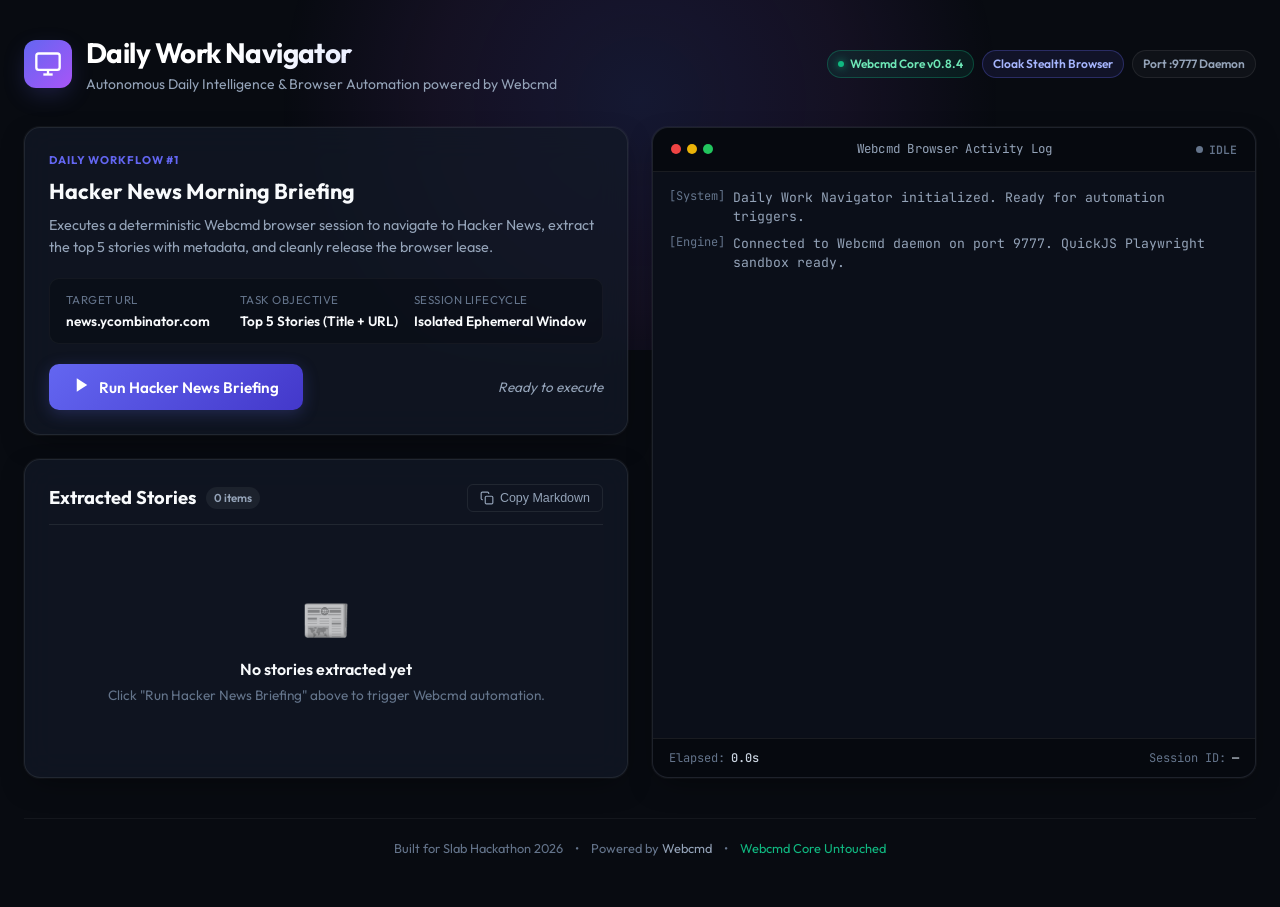
==== hackathon-app/public/index.html @ c5531d6b "feat: add Daily Work Navigator MVP" ====
<!DOCTYPE html>
<html lang="en">
<head>
  <meta charset="UTF-8" />
  <meta name="viewport" content="width=device-width, initial-scale=1.0" />
  <title>Daily Work Navigator — Webcmd Browser Automation</title>
  <meta name="description" content="Autonomous Daily Work Automation Agent powered by Webcmd browser engine." />
  <link rel="preconnect" href="https://fonts.googleapis.com" />
  <link rel="preconnect" href="https://fonts.gstatic.com" crossorigin />
  <link href="https://fonts.googleapis.com/css2?family=Outfit:wght@400;500;600;700&family=JetBrains+Mono:wght@400;500&display=swap" rel="stylesheet" />
  <link rel="stylesheet" href="style.css" />
</head>
<body>
  <div class="glow-bg"></div>
  <div class="app-container">
    <!-- Header -->
    <header class="app-header">
      <div class="logo-group">
        <div class="logo-icon">
          <svg width="28" height="28" viewBox="0 0 24 24" fill="none" stroke="currentColor" stroke-width="2">
            <rect x="2" y="3" width="20" height="14" rx="2" ry="2"></rect>
            <line x1="8" y1="21" x2="16" y2="21"></line>
            <line x1="12" y1="17" x2="12" y2="21"></line>
          </svg>
        </div>
        <div>
          <h1 class="app-title">Daily Work Navigator</h1>
          <p class="app-subtitle">Autonomous Daily Intelligence & Browser Automation powered by Webcmd</p>
        </div>
      </div>
      <div class="header-badges">
        <span class="badge badge-pulse"><span class="pulse-dot"></span> Webcmd Core v0.8.4</span>
        <span class="badge badge-accent">Cloak Stealth Browser</span>
        <span class="badge badge-neutral">Port :9777 Daemon</span>
      </div>
    </header>

    <!-- Main Content Grid -->
    <main class="main-grid">
      <!-- Left Column: Task Launcher & Results -->
      <section class="action-column">
        <!-- Task Card -->
        <div class="card task-card">
          <div class="card-header">
            <div class="card-tag">DAILY WORKFLOW #1</div>
            <h2 class="card-title">Hacker News Morning Briefing</h2>
            <p class="card-desc">
              Executes a deterministic Webcmd browser session to navigate to Hacker News, extract the top 5 stories with metadata, and cleanly release the browser lease.
            </p>
          </div>

          <div class="task-details">
            <div class="detail-item">
              <span class="detail-label">Target URL</span>
              <span class="detail-value">news.ycombinator.com</span>
            </div>
            <div class="detail-item">
              <span class="detail-label">Task Objective</span>
              <span class="detail-value">Top 5 Stories (Title + URL)</span>
            </div>
            <div class="detail-item">
              <span class="detail-label">Session Lifecycle</span>
              <span class="detail-value">Isolated Ephemeral Window</span>
            </div>
          </div>

          <div class="action-bar">
            <button id="runTaskBtn" class="btn btn-primary">
              <span class="btn-icon">
                <svg width="18" height="18" viewBox="0 0 24 24" fill="currentColor">
                  <polygon points="5 3 19 12 5 21 5 3"></polygon>
                </svg>
              </span>
              <span id="btnText">Run Hacker News Briefing</span>
              <span class="spinner" id="btnSpinner"></span>
            </button>
            <div class="status-summary" id="statusSummary">
              Ready to execute
            </div>
          </div>
        </div>

        <!-- Results Display -->
        <div class="card results-card" id="resultsCard">
          <div class="results-header">
            <div class="results-title-group">
              <h3 class="results-title">Extracted Stories</h3>
              <span class="results-count-badge" id="resultsCount">0 items</span>
            </div>
            <div class="results-actions">
              <button id="copyMdBtn" class="btn-ghost" title="Copy as Markdown">
                <svg width="14" height="14" viewBox="0 0 24 24" fill="none" stroke="currentColor" stroke-width="2">
                  <rect x="9" y="9" width="13" height="13" rx="2" ry="2"></rect>
                  <path d="M5 15H4a2 2 0 0 1-2-2V4a2 2 0 0 1 2-2h9a2 2 0 0 1 2 2v1"></path>
                </svg>
                Copy Markdown
              </button>
            </div>
          </div>

          <!-- Stories Container -->
          <div class="stories-list" id="storiesList">
            <div class="empty-state">
              <div class="empty-icon">📰</div>
              <p class="empty-title">No stories extracted yet</p>
              <p class="empty-subtitle">Click "Run Hacker News Briefing" above to trigger Webcmd automation.</p>
            </div>
          </div>
        </div>
      </section>

      <!-- Right Column: Live Webcmd Activity Console -->
      <section class="console-column">
        <div class="card terminal-card">
          <div class="terminal-header">
            <div class="terminal-dots">
              <span class="dot dot-red"></span>
              <span class="dot dot-yellow"></span>
              <span class="dot dot-green"></span>
            </div>
            <div class="terminal-title">Webcmd Browser Activity Log</div>
            <div class="terminal-status">
              <span class="status-indicator" id="consoleIndicator"></span>
              <span id="consoleStatusText">IDLE</span>
            </div>
          </div>

          <div class="terminal-body" id="terminalBody">
            <div class="log-entry log-system">
              <span class="log-time">[System]</span>
              <span class="log-msg">Daily Work Navigator initialized. Ready for automation triggers.</span>
            </div>
            <div class="log-entry log-system">
              <span class="log-time">[Engine]</span>
              <span class="log-msg">Connected to Webcmd daemon on port 9777. QuickJS Playwright sandbox ready.</span>
            </div>
          </div>

          <div class="terminal-footer">
            <div class="stat-pill">
              <span class="stat-label">Elapsed:</span>
              <span class="stat-val" id="elapsedVal">0.0s</span>
            </div>
            <div class="stat-pill">
              <span class="stat-label">Session ID:</span>
              <span class="stat-val" id="sessionVal">—</span>
            </div>
          </div>
        </div>
      </section>
    </main>

    <!-- App Footer -->
    <footer class="app-footer">
      <span>Built for Slab Hackathon 2026</span>
      <span>•</span>
      <span>Powered by <a href="https://webcmd.dev" target="_blank" rel="noreferrer">Webcmd</a></span>
      <span>•</span>
      <span class="footer-safe">Webcmd Core Untouched</span>
    </footer>
  </div>

  <script src="app.js"></script>
</body>
</html>
---- hackathon-app/public/style.css ----
:root {
  --bg-dark: #080b11;
  --bg-card: rgba(18, 24, 38, 0.75);
  --bg-card-hover: rgba(26, 34, 52, 0.85);
  --border-subtle: rgba(255, 255, 255, 0.08);
  --border-active: rgba(99, 102, 241, 0.4);
  
  --primary: #6366f1;
  --primary-hover: #4f46e5;
  --primary-glow: rgba(99, 102, 241, 0.25);
  
  --accent-purple: #a855f7;
  --accent-emerald: #10b981;
  --accent-amber: #f59e0b;
  --accent-rose: #f43f5e;
  
  --text-main: #f8fafc;
  --text-muted: #94a3b8;
  --text-faint: #64748b;
  
  --terminal-bg: #0b0f19;
  --font-sans: 'Outfit', -apple-system, BlinkMacSystemFont, sans-serif;
  --font-mono: 'JetBrains Mono', monospace;
  
  --radius-lg: 16px;
  --radius-md: 10px;
  --radius-sm: 6px;
  --shadow-card: 0 10px 30px -10px rgba(0, 0, 0, 0.5), 0 0 1px 1px rgba(255, 255, 255, 0.05);
}

* {
  margin: 0;
  padding: 0;
  box-sizing: border-box;
}

body {
  font-family: var(--font-sans);
  background-color: var(--bg-dark);
  color: var(--text-main);
  min-height: 100vh;
  line-height: 1.5;
  overflow-x: hidden;
  position: relative;
}

/* Ambient Background Glow */
.glow-bg {
  position: fixed;
  top: -150px;
  left: 50%;
  transform: translateX(-50%);
  width: 900px;
  height: 500px;
  background: radial-gradient(circle, rgba(99, 102, 241, 0.15) 0%, rgba(168, 85, 247, 0.08) 40%, transparent 70%);
  pointer-events: none;
  z-index: 0;
}

.app-container {
  max-width: 1360px;
  margin: 0 auto;
  padding: 32px 24px 48px;
  position: relative;
  z-index: 1;
}

/* Header */
.app-header {
  display: flex;
  justify-content: space-between;
  align-items: center;
  margin-bottom: 32px;
  flex-wrap: wrap;
  gap: 16px;
}

.logo-group {
  display: flex;
  align-items: center;
  gap: 14px;
}

.logo-icon {
  width: 48px;
  height: 48px;
  background: linear-gradient(135deg, var(--primary), var(--accent-purple));
  border-radius: 12px;
  display: flex;
  align-items: center;
  justify-content: center;
  color: #fff;
  box-shadow: 0 8px 24px -4px var(--primary-glow);
}

.app-title {
  font-size: 1.75rem;
  font-weight: 700;
  letter-spacing: -0.02em;
  background: linear-gradient(135deg, #ffffff 30%, #c7d2fe 100%);
  -webkit-background-clip: text;
  -webkit-text-fill-color: transparent;
}

.app-subtitle {
  font-size: 0.875rem;
  color: var(--text-muted);
}

.header-badges {
  display: flex;
  gap: 8px;
  flex-wrap: wrap;
}

.badge {
  font-size: 0.75rem;
  font-weight: 600;
  padding: 4px 10px;
  border-radius: 20px;
  display: inline-flex;
  align-items: center;
  gap: 6px;
  border: 1px solid var(--border-subtle);
  background: rgba(255, 255, 255, 0.03);
}

.badge-pulse {
  background: rgba(16, 185, 129, 0.1);
  color: #6ee7b7;
  border-color: rgba(16, 185, 129, 0.3);
}

.pulse-dot {
  width: 6px;
  height: 6px;
  border-radius: 50%;
  background: var(--accent-emerald);
  box-shadow: 0 0 8px var(--accent-emerald);
  animation: pulse 1.5s infinite;
}

.badge-accent {
  background: rgba(99, 102, 241, 0.1);
  color: #a5b4fc;
  border-color: rgba(99, 102, 241, 0.3);
}

.badge-neutral {
  color: var(--text-muted);
}

/* Grid Layout */
.main-grid {
  display: grid;
  grid-template-columns: 1fr 1fr;
  gap: 24px;
}

@media (max-width: 960px) {
  .main-grid {
    grid-template-columns: 1fr;
  }
}

/* Cards Base */
.card {
  background: var(--bg-card);
  backdrop-filter: blur(16px);
  -webkit-backdrop-filter: blur(16px);
  border: 1px solid var(--border-subtle);
  border-radius: var(--radius-lg);
  box-shadow: var(--shadow-card);
  transition: border-color 0.25s ease, box-shadow 0.25s ease;
}

.card:hover {
  border-color: rgba(255, 255, 255, 0.12);
}

/* Task Card */
.task-card {
  padding: 24px;
  margin-bottom: 24px;
}

.card-tag {
  font-size: 0.7rem;
  font-weight: 700;
  letter-spacing: 0.08em;
  color: var(--primary);
  margin-bottom: 6px;
}

.card-title {
  font-size: 1.35rem;
  font-weight: 700;
  margin-bottom: 8px;
}

.card-desc {
  font-size: 0.9rem;
  color: var(--text-muted);
  line-height: 1.5;
  margin-bottom: 20px;
}

.task-details {
  display: grid;
  grid-template-columns: repeat(3, 1fr);
  gap: 12px;
  background: rgba(0, 0, 0, 0.25);
  padding: 12px 16px;
  border-radius: var(--radius-md);
  margin-bottom: 20px;
  border: 1px solid rgba(255, 255, 255, 0.04);
}

.detail-item {
  display: flex;
  flex-direction: column;
  gap: 2px;
}

.detail-label {
  font-size: 0.72rem;
  text-transform: uppercase;
  letter-spacing: 0.04em;
  color: var(--text-faint);
}

.detail-value {
  font-size: 0.85rem;
  font-weight: 600;
  color: var(--text-main);
  white-space: nowrap;
  overflow: hidden;
  text-overflow: ellipsis;
}

/* Action Bar */
.action-bar {
  display: flex;
  align-items: center;
  justify-content: space-between;
  gap: 16px;
  flex-wrap: wrap;
}

.btn {
  font-family: var(--font-sans);
  font-weight: 600;
  font-size: 0.95rem;
  padding: 12px 24px;
  border-radius: var(--radius-md);
  border: none;
  cursor: pointer;
  display: inline-flex;
  align-items: center;
  gap: 8px;
  transition: all 0.2s cubic-bezier(0.16, 1, 0.3, 1);
}

.btn-primary {
  background: linear-gradient(135deg, var(--primary), #4338ca);
  color: #fff;
  box-shadow: 0 4px 16px var(--primary-glow);
}

.btn-primary:hover:not(:disabled) {
  transform: translateY(-1px);
  box-shadow: 0 6px 20px rgba(99, 102, 241, 0.4);
  background: linear-gradient(135deg, #7073f3, var(--primary));
}

.btn-primary:active:not(:disabled) {
  transform: translateY(0);
}

.btn-primary:disabled {
  opacity: 0.65;
  cursor: not-allowed;
  box-shadow: none;
}

.btn-ghost {
  background: transparent;
  color: var(--text-muted);
  border: 1px solid var(--border-subtle);
  padding: 6px 12px;
  font-size: 0.78rem;
  border-radius: var(--radius-sm);
  display: inline-flex;
  align-items: center;
  gap: 6px;
  cursor: pointer;
  transition: all 0.2s;
}

.btn-ghost:hover {
  color: var(--text-main);
  background: rgba(255, 255, 255, 0.05);
  border-color: rgba(255, 255, 255, 0.15);
}

.status-summary {
  font-size: 0.85rem;
  color: var(--text-muted);
  font-style: italic;
}

/* Spinner */
.spinner {
  display: none;
  width: 16px;
  height: 16px;
  border: 2px solid rgba(255, 255, 255, 0.3);
  border-top-color: #fff;
  border-radius: 50%;
  animation: spin 0.7s linear infinite;
}

.btn.running .spinner {
  display: inline-block;
}

.btn.running .btn-icon {
  display: none;
}

/* Results Card */
.results-card {
  padding: 24px;
}

.results-header {
  display: flex;
  justify-content: space-between;
  align-items: center;
  margin-bottom: 16px;
  padding-bottom: 12px;
  border-bottom: 1px solid var(--border-subtle);
}

.results-title-group {
  display: flex;
  align-items: center;
  gap: 10px;
}

.results-title {
  font-size: 1.15rem;
  font-weight: 700;
}

.results-count-badge {
  font-size: 0.72rem;
  padding: 2px 8px;
  border-radius: 12px;
  background: rgba(255, 255, 255, 0.06);
  color: var(--text-muted);
  font-weight: 600;
}

/* Empty State */
.empty-state {
  text-align: center;
  padding: 48px 16px;
  color: var(--text-muted);
}

.empty-icon {
  font-size: 2.5rem;
  margin-bottom: 8px;
  opacity: 0.8;
}

.empty-title {
  font-size: 1rem;
  font-weight: 600;
  color: var(--text-main);
  margin-bottom: 4px;
}

.empty-subtitle {
  font-size: 0.85rem;
  color: var(--text-faint);
}

/* Story Item */
.stories-list {
  display: flex;
  flex-direction: column;
  gap: 12px;
}

.story-item {
  display: flex;
  align-items: flex-start;
  gap: 14px;
  background: rgba(255, 255, 255, 0.02);
  border: 1px solid var(--border-subtle);
  border-radius: var(--radius-md);
  padding: 14px 16px;
  transition: all 0.2s cubic-bezier(0.16, 1, 0.3, 1);
  animation: fadeIn 0.3s ease forwards;
}

.story-item:hover {
  background: var(--bg-card-hover);
  border-color: var(--border-active);
  transform: translateX(3px);
}

.story-rank {
  font-family: var(--font-mono);
  font-weight: 700;
  font-size: 0.95rem;
  color: var(--primary);
  background: rgba(99, 102, 241, 0.1);
  border: 1px solid rgba(99, 102, 241, 0.2);
  width: 32px;
  height: 32px;
  border-radius: 8px;
  display: flex;
  align-items: center;
  justify-content: center;
  flex-shrink: 0;
}

.story-content {
  flex: 1;
  min-width: 0;
}

.story-title-link {
  color: var(--text-main);
  text-decoration: none;
  font-size: 0.95rem;
  font-weight: 600;
  line-height: 1.4;
  display: inline-block;
  margin-bottom: 6px;
  transition: color 0.15s;
}

.story-title-link:hover {
  color: #818cf8;
}

.story-meta {
  display: flex;
  align-items: center;
  gap: 12px;
  flex-wrap: wrap;
  font-size: 0.78rem;
  color: var(--text-muted);
}

.story-domain {
  background: rgba(255, 255, 255, 0.05);
  color: #cbd5e1;
  padding: 1px 7px;
  border-radius: 4px;
  font-size: 0.72rem;
  font-family: var(--font-mono);
}

.story-score {
  color: var(--accent-amber);
  font-weight: 500;
}

.story-author {
  color: var(--text-faint);
}

.story-comments {
  color: #38bdf8;
}

/* Console Column */
.terminal-card {
  height: 100%;
  display: flex;
  flex-direction: column;
  background: var(--terminal-bg);
  border: 1px solid rgba(255, 255, 255, 0.08);
}

.terminal-header {
  display: flex;
  align-items: center;
  justify-content: space-between;
  padding: 12px 18px;
  background: rgba(0, 0, 0, 0.4);
  border-bottom: 1px solid var(--border-subtle);
  border-top-left-radius: var(--radius-lg);
  border-top-right-radius: var(--radius-lg);
}

.terminal-dots {
  display: flex;
  gap: 6px;
}

.dot {
  width: 10px;
  height: 10px;
  border-radius: 50%;
}

.dot-red { background: #ef4444; }
.dot-yellow { background: #eab308; }
.dot-green { background: #22c55e; }

.terminal-title {
  font-family: var(--font-mono);
  font-size: 0.78rem;
  color: var(--text-muted);
  letter-spacing: 0.02em;
}

.terminal-status {
  display: flex;
  align-items: center;
  gap: 6px;
  font-family: var(--font-mono);
  font-size: 0.72rem;
  color: var(--text-faint);
  font-weight: 600;
}

.status-indicator {
  width: 7px;
  height: 7px;
  border-radius: 50%;
  background: var(--text-faint);
}

.status-indicator.active {
  background: var(--accent-emerald);
  box-shadow: 0 0 8px var(--accent-emerald);
  animation: pulse 1s infinite;
}

.terminal-body {
  padding: 16px;
  font-family: var(--font-mono);
  font-size: 0.82rem;
  overflow-y: auto;
  flex: 1;
  min-height: 440px;
  max-height: 580px;
  display: flex;
  flex-direction: column;
  gap: 8px;
}

.log-entry {
  display: flex;
  align-items: flex-start;
  gap: 8px;
  line-height: 1.45;
  animation: fadeIn 0.2s ease-in;
}

.log-time {
  color: var(--text-faint);
  font-size: 0.75rem;
  flex-shrink: 0;
}

.log-msg {
  color: #e2e8f0;
  word-break: break-word;
}

.log-system .log-msg { color: #94a3b8; }
.log-step-start .log-msg { color: #a5b4fc; font-weight: 500; }
.log-step-session_ready .log-msg { color: #38bdf8; }
.log-step-navigating .log-msg { color: #c084fc; }
.log-step-extracting .log-msg { color: #fbbf24; }
.log-step-extracted .log-msg { color: #34d399; font-weight: 600; }
.log-step-done .log-msg { color: #4ade80; font-weight: 700; }
.log-error .log-msg { color: #f87171; font-weight: 600; }

.terminal-footer {
  display: flex;
  justify-content: space-between;
  align-items: center;
  padding: 10px 16px;
  background: rgba(0, 0, 0, 0.4);
  border-top: 1px solid var(--border-subtle);
  border-bottom-left-radius: var(--radius-lg);
  border-bottom-right-radius: var(--radius-lg);
}

.stat-pill {
  display: flex;
  align-items: center;
  gap: 6px;
  font-family: var(--font-mono);
  font-size: 0.75rem;
}

.stat-label {
  color: var(--text-faint);
}

.stat-val {
  color: #cbd5e1;
  font-weight: 500;
}

/* Footer */
.app-footer {
  margin-top: 40px;
  padding-top: 20px;
  border-top: 1px solid rgba(255, 255, 255, 0.05);
  display: flex;
  justify-content: center;
  align-items: center;
  gap: 12px;
  font-size: 0.8rem;
  color: var(--text-faint);
  flex-wrap: wrap;
}

.app-footer a {
  color: var(--text-muted);
  text-decoration: none;
  transition: color 0.15s;
}

.app-footer a:hover {
  color: var(--primary);
}

.footer-safe {
  color: var(--accent-emerald);
}

/* Animations */
@keyframes spin {
  to { transform: rotate(360deg); }
}

@keyframes pulse {
  0%, 100% { opacity: 1; transform: scale(1); }
  50% { opacity: 0.4; transform: scale(0.85); }
}

@keyframes fadeIn {
  from { opacity: 0; transform: translateY(3px); }
  to { opacity: 1; transform: translateY(0); }
}
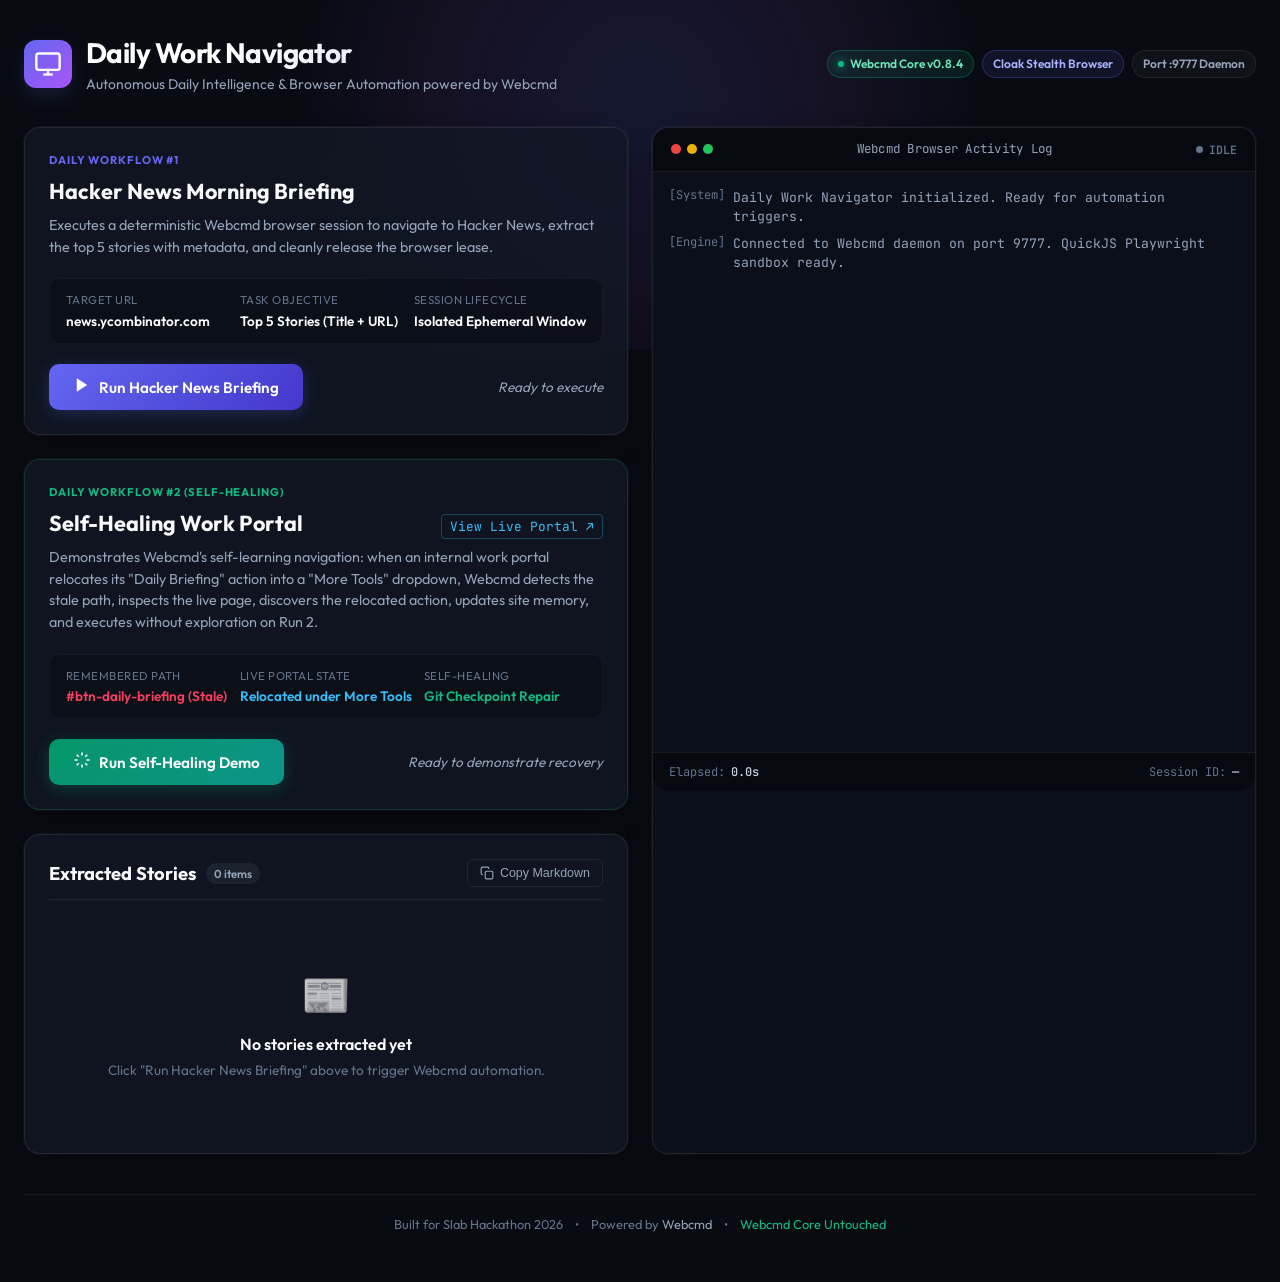
==== commit 78bed050: "feat: add self-healing work portal" ====
--- a/hackathon-app/public/index.html
+++ b/hackathon-app/public/index.html
@@ -39,7 +39,7 @@
     <main class="main-grid">
       <!-- Left Column: Task Launcher & Results -->
       <section class="action-column">
-        <!-- Task Card -->
+        <!-- Task Card #1: Hacker News Briefing -->
         <div class="card task-card">
           <div class="card-header">
             <div class="card-tag">DAILY WORKFLOW #1</div>
@@ -80,6 +80,86 @@
           </div>
         </div>
 
+        <!-- Task Card #2: Self-Healing Work Portal -->
+        <div class="card task-card healing-card">
+          <div class="card-header">
+            <div class="card-tag tag-healing">DAILY WORKFLOW #2 (SELF-HEALING)</div>
+            <div class="card-title-row">
+              <h2 class="card-title">Self-Healing Work Portal</h2>
+              <a href="/portal" target="_blank" class="portal-link" title="Open demo portal in new tab">View Live Portal ↗</a>
+            </div>
+            <p class="card-desc">
+              Demonstrates Webcmd's self-learning navigation: when an internal work portal relocates its "Daily Briefing" action into a "More Tools" dropdown, Webcmd detects the stale path, inspects the live page, discovers the relocated action, updates site memory, and executes without exploration on Run 2.
+            </p>
+          </div>
+
+          <div class="task-details">
+            <div class="detail-item">
+              <span class="detail-label">Remembered Path</span>
+              <span class="detail-value text-stale">#btn-daily-briefing (Stale)</span>
+            </div>
+            <div class="detail-item">
+              <span class="detail-label">Live Portal State</span>
+              <span class="detail-value text-repaired">Relocated under More Tools</span>
+            </div>
+            <div class="detail-item">
+              <span class="detail-label">Self-Healing</span>
+              <span class="detail-value text-highlight">Git Checkpoint Repair</span>
+            </div>
+          </div>
+
+          <div class="action-bar">
+            <button id="runHealingBtn" class="btn btn-healing">
+              <span class="btn-icon">
+                <svg width="18" height="18" viewBox="0 0 24 24" fill="none" stroke="currentColor" stroke-width="2">
+                  <path d="M12 2v4M12 18v4M4.93 4.93l2.83 2.83M16.24 16.24l2.83 2.83M2 12h4M18 12h4M4.93 19.07l2.83-2.83M16.24 7.76l2.83-2.83"></path>
+                </svg>
+              </span>
+              <span id="healingBtnText">Run Self-Healing Demo</span>
+              <span class="spinner" id="healingSpinner"></span>
+            </button>
+            <div class="status-summary" id="healingStatusSummary">
+              Ready to demonstrate recovery
+            </div>
+          </div>
+
+          <!-- Recovery Progression Tracker -->
+          <div class="healing-steps-tracker" id="healingTracker" style="display: none;">
+            <div class="step-badge" id="step-memory">1. Memory Loaded</div>
+            <div class="step-badge" id="step-attempt">2. Remembered Path</div>
+            <div class="step-badge" id="step-failed">3. Stale Detected</div>
+            <div class="step-badge" id="step-inspect">4. Live Inspection</div>
+            <div class="step-badge" id="step-recovered">5. Path Repaired</div>
+            <div class="step-badge" id="step-checkpoint">6. Memory Updated</div>
+            <div class="step-badge" id="step-run2">7. Run 2 Accelerated</div>
+          </div>
+
+          <!-- Run Comparison Panel -->
+          <div class="comparison-panel" id="comparisonPanel" style="display: none;">
+            <h4 class="comparison-title">Webcmd Execution Comparison</h4>
+            <div class="comparison-grid">
+              <!-- Run 1 Card -->
+              <div class="comp-box comp-run1">
+                <div class="comp-tag tag-run1">RUN 1 (INITIAL FAILURE & RECOVERY)</div>
+                <div class="comp-row"><span class="comp-k">Remembered Path:</span> <span class="comp-v stale-text">#btn-daily-briefing (Failed)</span></div>
+                <div class="comp-row"><span class="comp-k">Fallback Action:</span> <span class="comp-v">Live Accessibility Scan</span></div>
+                <div class="comp-row"><span class="comp-k">Discovered Path:</span> <span class="comp-v highlight-text">#nav-more-tools → #menu-daily-briefing</span></div>
+                <div class="comp-row"><span class="comp-k">Site Memory:</span> <span class="comp-v success-text">Updated & Checkpointed to Git</span></div>
+                <div class="comp-metrics" id="run1Metrics"></div>
+              </div>
+              <!-- Run 2 Card -->
+              <div class="comp-box comp-run2">
+                <div class="comp-tag tag-run2">RUN 2 (REPAIRED MEMORY REUSE)</div>
+                <div class="comp-row"><span class="comp-k">Loaded Rule:</span> <span class="comp-v">More Tools Dropdown (Verified)</span></div>
+                <div class="comp-row"><span class="comp-k">Exploration:</span> <span class="comp-v success-text">0 Failed Attempts / 0 Exploration</span></div>
+                <div class="comp-row"><span class="comp-k">Execution Mode:</span> <span class="comp-v success-text">Direct 1st-Attempt Success</span></div>
+                <div class="comp-row"><span class="comp-k">Task Outcome:</span> <span class="comp-v success-text">Completed</span></div>
+                <div class="comp-metrics" id="run2Metrics"></div>
+              </div>
+            </div>
+          </div>
+        </div>
+
         <!-- Results Display -->
         <div class="card results-card" id="resultsCard">
           <div class="results-header">
--- a/hackathon-app/public/style.css
+++ b/hackathon-app/public/style.css
@@ -641,6 +641,209 @@
   color: var(--accent-emerald);
 }
 
+/* Self-Healing Workflow Card */
+.healing-card {
+  border-color: rgba(16, 185, 129, 0.2);
+  margin-bottom: 24px;
+}
+
+.healing-card:hover {
+  border-color: rgba(16, 185, 129, 0.4);
+}
+
+.tag-healing {
+  color: var(--accent-emerald) !important;
+}
+
+.card-title-row {
+  display: flex;
+  justify-content: space-between;
+  align-items: baseline;
+  flex-wrap: wrap;
+  gap: 8px;
+}
+
+.portal-link {
+  font-size: 0.8rem;
+  font-family: var(--font-mono);
+  color: #38bdf8;
+  text-decoration: none;
+  border: 1px solid rgba(56, 189, 248, 0.3);
+  padding: 2px 8px;
+  border-radius: 4px;
+  transition: all 0.2s;
+}
+
+.portal-link:hover {
+  background: rgba(56, 189, 248, 0.1);
+  color: #7dd3fc;
+}
+
+.text-stale {
+  color: var(--accent-rose) !important;
+}
+
+.text-repaired {
+  color: #38bdf8 !important;
+}
+
+.text-highlight {
+  color: var(--accent-emerald) !important;
+}
+
+.btn-healing {
+  background: linear-gradient(135deg, #059669, #0d9488);
+  color: #fff;
+  box-shadow: 0 4px 16px rgba(16, 185, 129, 0.25);
+}
+
+.btn-healing:hover:not(:disabled) {
+  transform: translateY(-1px);
+  box-shadow: 0 6px 20px rgba(16, 185, 129, 0.4);
+  background: linear-gradient(135deg, #10b981, #0f766e);
+}
+
+.btn-healing:disabled {
+  opacity: 0.65;
+  cursor: not-allowed;
+  box-shadow: none;
+}
+
+/* Steps Tracker */
+.healing-steps-tracker {
+  display: flex;
+  flex-wrap: wrap;
+  gap: 8px;
+  margin-top: 18px;
+  padding: 12px 14px;
+  background: rgba(0, 0, 0, 0.3);
+  border-radius: var(--radius-md);
+  border: 1px solid rgba(255, 255, 255, 0.04);
+}
+
+.step-badge {
+  font-size: 0.72rem;
+  font-family: var(--font-mono);
+  padding: 4px 9px;
+  border-radius: 6px;
+  background: rgba(255, 255, 255, 0.04);
+  color: var(--text-faint);
+  border: 1px solid transparent;
+  transition: all 0.25s ease;
+}
+
+.step-badge.active {
+  background: rgba(245, 158, 11, 0.15);
+  color: #fbbf24;
+  border-color: rgba(245, 158, 11, 0.4);
+  animation: pulse 1.2s infinite;
+}
+
+.step-badge.done {
+  background: rgba(16, 185, 129, 0.12);
+  color: #34d399;
+  border-color: rgba(16, 185, 129, 0.3);
+}
+
+.step-badge.failed {
+  background: rgba(244, 63, 94, 0.15);
+  color: #fb7185;
+  border-color: rgba(244, 63, 94, 0.4);
+}
+
+/* Comparison Panel */
+.comparison-panel {
+  margin-top: 20px;
+  padding-top: 16px;
+  border-top: 1px solid var(--border-subtle);
+  animation: fadeIn 0.3s ease;
+}
+
+.comparison-title {
+  font-size: 0.88rem;
+  text-transform: uppercase;
+  letter-spacing: 0.05em;
+  color: var(--text-muted);
+  margin-bottom: 12px;
+}
+
+.comparison-grid {
+  display: grid;
+  grid-template-columns: 1fr 1fr;
+  gap: 14px;
+}
+
+@media (max-width: 640px) {
+  .comparison-grid {
+    grid-template-columns: 1fr;
+  }
+}
+
+.comp-box {
+  background: rgba(0, 0, 0, 0.35);
+  border: 1px solid var(--border-subtle);
+  border-radius: var(--radius-md);
+  padding: 14px;
+  display: flex;
+  flex-direction: column;
+  gap: 8px;
+}
+
+.comp-run1 {
+  border-left: 3px solid var(--accent-amber);
+}
+
+.comp-run2 {
+  border-left: 3px solid var(--accent-emerald);
+}
+
+.comp-tag {
+  font-size: 0.68rem;
+  font-family: var(--font-mono);
+  font-weight: 700;
+  letter-spacing: 0.04em;
+  margin-bottom: 4px;
+}
+
+.tag-run1 { color: #fbbf24; }
+.tag-run2 { color: #34d399; }
+
+.comp-row {
+  display: flex;
+  justify-content: space-between;
+  align-items: baseline;
+  font-size: 0.78rem;
+  gap: 8px;
+}
+
+.comp-k {
+  color: var(--text-faint);
+  flex-shrink: 0;
+}
+
+.comp-v {
+  color: var(--text-main);
+  text-align: right;
+  font-family: var(--font-mono);
+  font-size: 0.74rem;
+  word-break: break-word;
+}
+
+.stale-text { color: #f87171 !important; }
+.highlight-text { color: #38bdf8 !important; }
+.success-text { color: #4ade80 !important; }
+
+.comp-metrics {
+  margin-top: 6px;
+  padding-top: 8px;
+  border-top: 1px dashed rgba(255, 255, 255, 0.08);
+  display: flex;
+  gap: 8px;
+  font-size: 0.72rem;
+  font-family: var(--font-mono);
+  color: var(--text-muted);
+}
+
 /* Animations */
 @keyframes spin {
   to { transform: rotate(360deg); }
@@ -655,3 +858,4 @@
   from { opacity: 0; transform: translateY(3px); }
   to { opacity: 1; transform: translateY(0); }
 }
+
